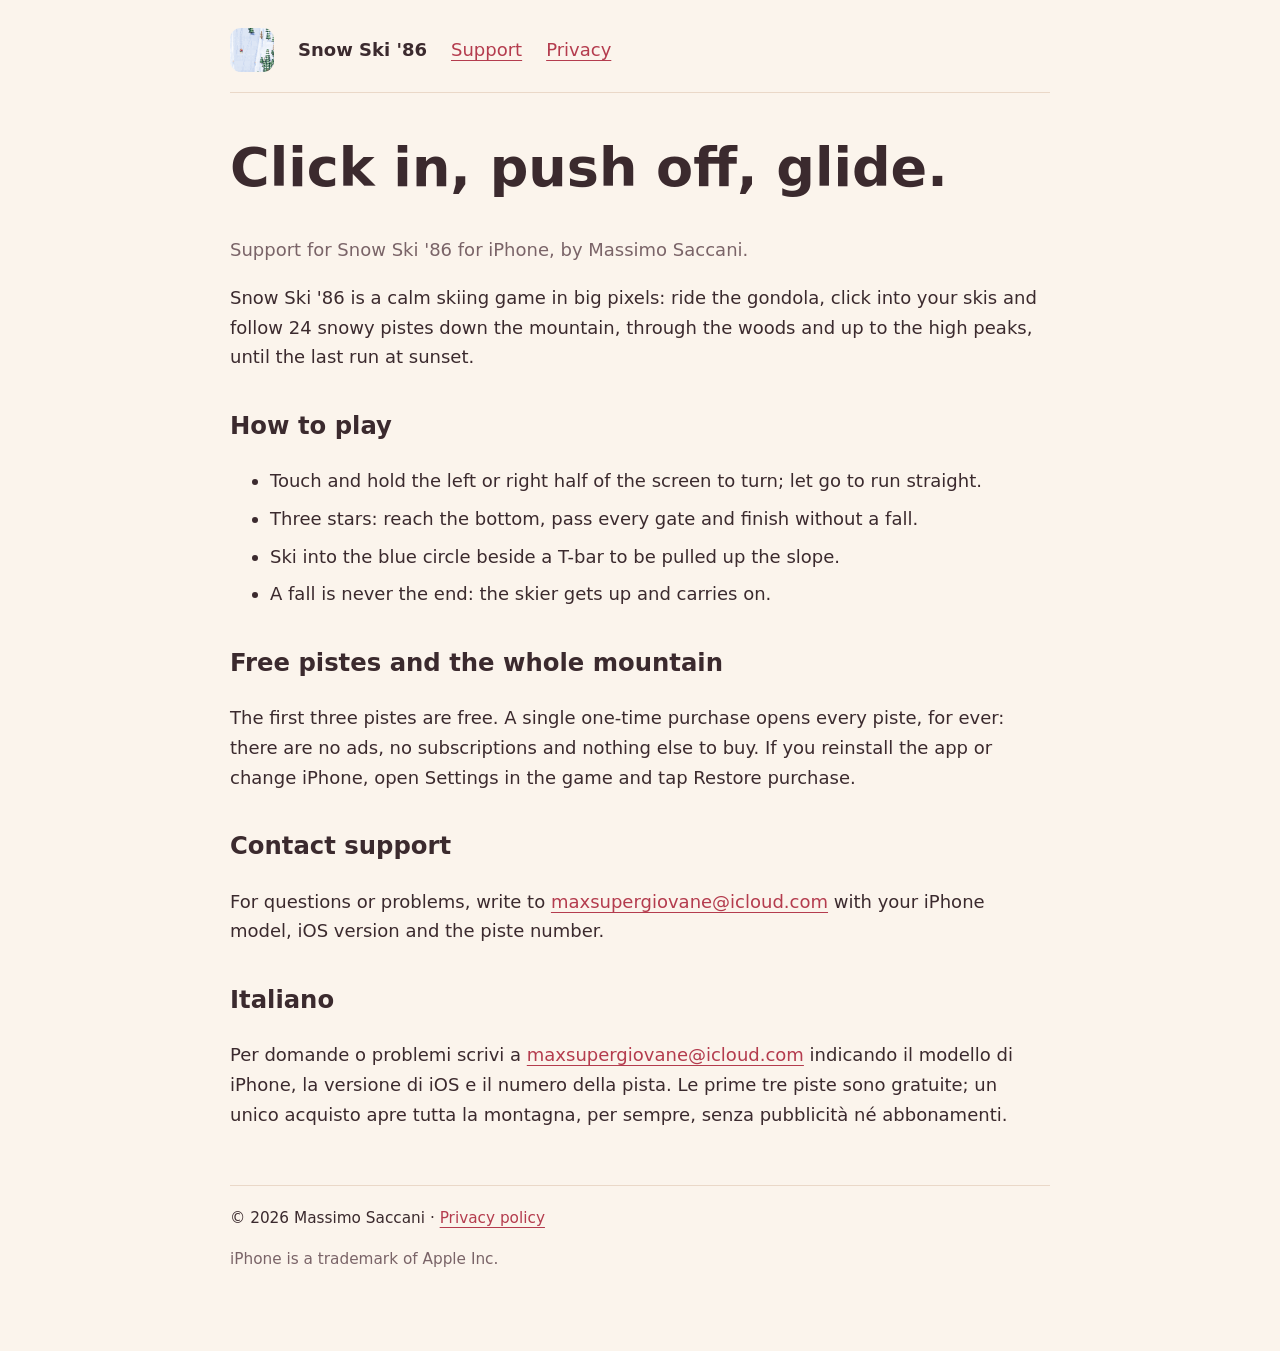
==== index.html @ 01cb1429 "Support and privacy pages for Snow Ski '86" ====
<!doctype html><html lang="en"><head><meta charset="utf-8"><meta name="viewport" content="width=device-width,initial-scale=1"><title>Snow Ski '86 — Support</title><meta name="description" content="Support for Snow Ski '86, a calm pixel-art skiing game for iPhone."><link rel="stylesheet" href="style.css"></head><body>
<nav aria-label="Main navigation"><img src="icon.png" alt=""><strong>Snow Ski '86</strong><a href="index.html" aria-current="page">Support</a><a href="privacy.html">Privacy</a></nav>
<main><h1>Click in, push off, glide.</h1><p class="muted">Support for Snow Ski '86 for iPhone, by Massimo Saccani.</p>
<p>Snow Ski '86 is a calm skiing game in big pixels: ride the gondola, click into your skis and follow 24 snowy pistes down the mountain, through the woods and up to the high peaks, until the last run at sunset.</p>
<h2>How to play</h2><ul><li>Touch and hold the left or right half of the screen to turn; let go to run straight.</li><li>Three stars: reach the bottom, pass every gate and finish without a fall.</li><li>Ski into the blue circle beside a T-bar to be pulled up the slope.</li><li>A fall is never the end: the skier gets up and carries on.</li></ul>
<h2>Free pistes and the whole mountain</h2><p>The first three pistes are free. A single one-time purchase opens every piste, for ever: there are no ads, no subscriptions and nothing else to buy. If you reinstall the app or change iPhone, open Settings in the game and tap Restore purchase.</p>
<h2>Contact support</h2><p>For questions or problems, write to <a href="mailto:maxsupergiovane@icloud.com">maxsupergiovane@icloud.com</a> with your iPhone model, iOS version and the piste number.</p>
<h2>Italiano</h2><p>Per domande o problemi scrivi a <a href="mailto:maxsupergiovane@icloud.com">maxsupergiovane@icloud.com</a> indicando il modello di iPhone, la versione di iOS e il numero della pista. Le prime tre piste sono gratuite; un unico acquisto apre tutta la montagna, per sempre, senza pubblicità né abbonamenti.</p>
</main>
<footer>© 2026 Massimo Saccani · <a href="privacy.html">Privacy policy</a><p class="muted">iPhone is a trademark of Apple Inc.</p></footer></body></html>
---- style.css ----
:root{color-scheme:light dark;font-family:ui-rounded,system-ui,-apple-system,BlinkMacSystemFont,"Segoe UI",sans-serif;color:#3b2a2e;background:#fbf4ec;font-size:18px;line-height:1.65}body{max-width:820px;margin:auto;padding:28px 24px 64px}nav{display:flex;gap:24px;flex-wrap:wrap;align-items:center;border-bottom:1px solid #ead8c8;padding:0 0 20px}nav img{width:44px;height:44px;border-radius:11px}a{color:#b43c4e;text-underline-offset:4px}h1{font-size:clamp(2rem,6vw,3rem);line-height:1.15;margin-top:44px}h2{font-size:1.35rem;margin-top:34px}.muted{color:#7a6468}footer{margin-top:56px;padding-top:20px;border-top:1px solid #ead8c8;font-size:.85rem}li{margin-bottom:8px}@media(prefers-color-scheme:dark){:root{background:#1d1618;color:#f3e7e2}a{color:#f7a3ac}.muted{color:#c9b5b2}nav,footer{border-color:#4a3a3d}}
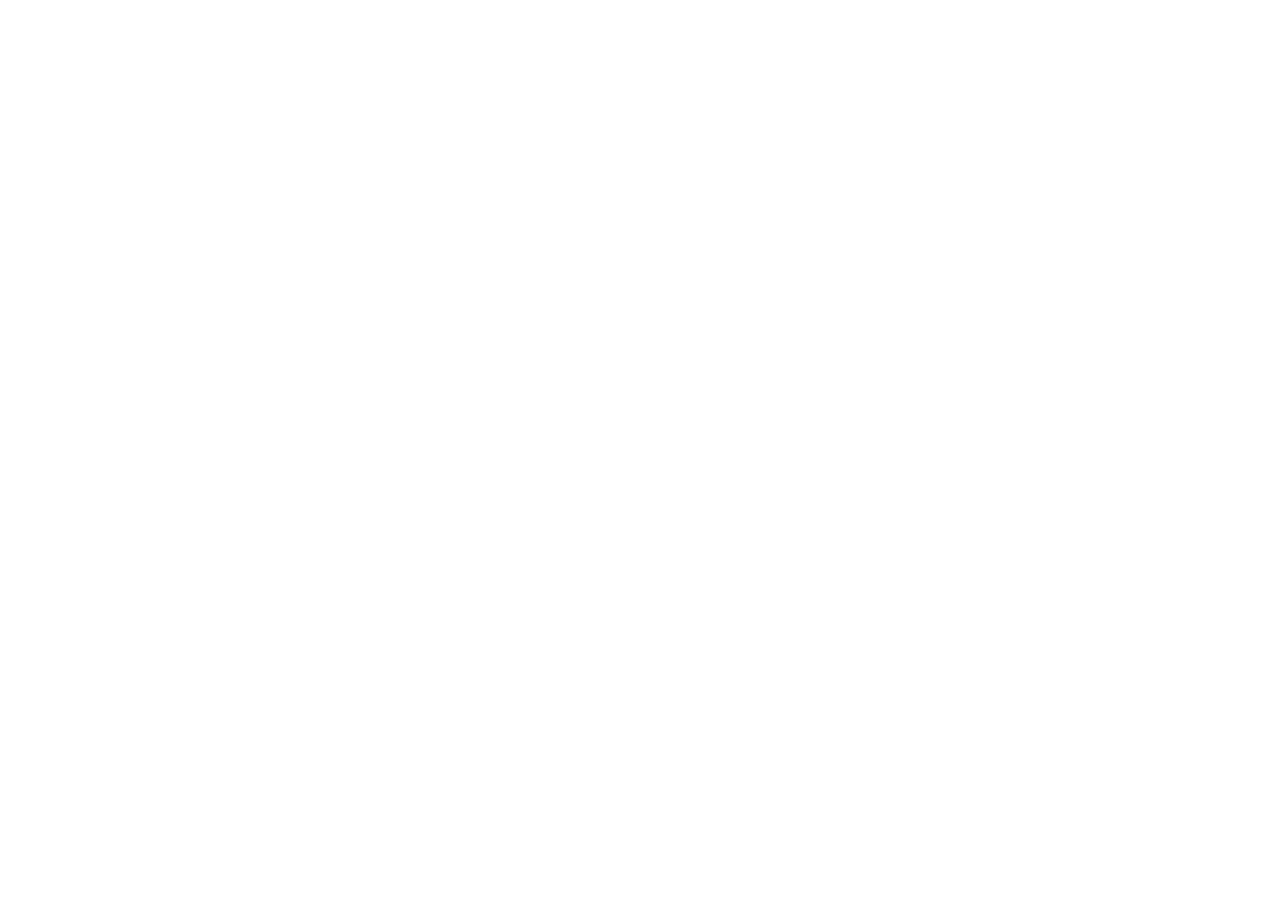
==== commit 164b74e8: "Send the old support addresses to www.maxsupervibe.com/support/snow-ski-86/" ====
--- a/index.html
+++ b/index.html
@@ -1,10 +1,5 @@
-<!doctype html><html lang="en"><head><meta charset="utf-8"><meta name="viewport" content="width=device-width,initial-scale=1"><title>Snow Ski '86 — Support</title><meta name="description" content="Support for Snow Ski '86, a calm pixel-art skiing game for iPhone."><link rel="stylesheet" href="style.css"></head><body>
-<nav aria-label="Main navigation"><img src="icon.png" alt=""><strong>Snow Ski '86</strong><a href="index.html" aria-current="page">Support</a><a href="privacy.html">Privacy</a></nav>
-<main><h1>Click in, push off, glide.</h1><p class="muted">Support for Snow Ski '86 for iPhone, by Massimo Saccani.</p>
-<p>Snow Ski '86 is a calm skiing game in big pixels: ride the gondola, click into your skis and follow 24 snowy pistes down the mountain, through the woods and up to the high peaks, until the last run at sunset.</p>
-<h2>How to play</h2><ul><li>Touch and hold the left or right half of the screen to turn; let go to run straight.</li><li>Three stars: reach the bottom, pass every gate and finish without a fall.</li><li>Ski into the blue circle beside a T-bar to be pulled up the slope.</li><li>A fall is never the end: the skier gets up and carries on.</li></ul>
-<h2>Free pistes and the whole mountain</h2><p>The first three pistes are free. A single one-time purchase opens every piste, for ever: there are no ads, no subscriptions and nothing else to buy. If you reinstall the app or change iPhone, open Settings in the game and tap Restore purchase.</p>
-<h2>Contact support</h2><p>For questions or problems, write to <a href="mailto:maxsupergiovane@icloud.com">maxsupergiovane@icloud.com</a> with your iPhone model, iOS version and the piste number.</p>
-<h2>Italiano</h2><p>Per domande o problemi scrivi a <a href="mailto:maxsupergiovane@icloud.com">maxsupergiovane@icloud.com</a> indicando il modello di iPhone, la versione di iOS e il numero della pista. Le prime tre piste sono gratuite; un unico acquisto apre tutta la montagna, per sempre, senza pubblicità né abbonamenti.</p>
-</main>
-<footer>© 2026 Massimo Saccani · <a href="privacy.html">Privacy policy</a><p class="muted">iPhone is a trademark of Apple Inc.</p></footer></body></html>
+<!doctype html><html lang="en"><head><meta charset="utf-8"><meta name="viewport" content="width=device-width,initial-scale=1">
+<title>Snow Ski '86 — Support</title><link rel="canonical" href="https://www.maxsupervibe.com/support/snow-ski-86/"><meta http-equiv="refresh" content="0; url=https://www.maxsupervibe.com/support/snow-ski-86/">
+<script>location.replace("https://www.maxsupervibe.com/support/snow-ski-86/" + location.hash);</script></head>
+<body style="font-family:system-ui,sans-serif;max-width:640px;margin:48px auto;padding:0 16px;line-height:1.5">
+<p>The Snow Ski '86 support pages have moved to <a href="https://www.maxsupervibe.com/support/snow-ski-86/">https://www.maxsupervibe.com/support/snow-ski-86/</a>.</p></body></html>
